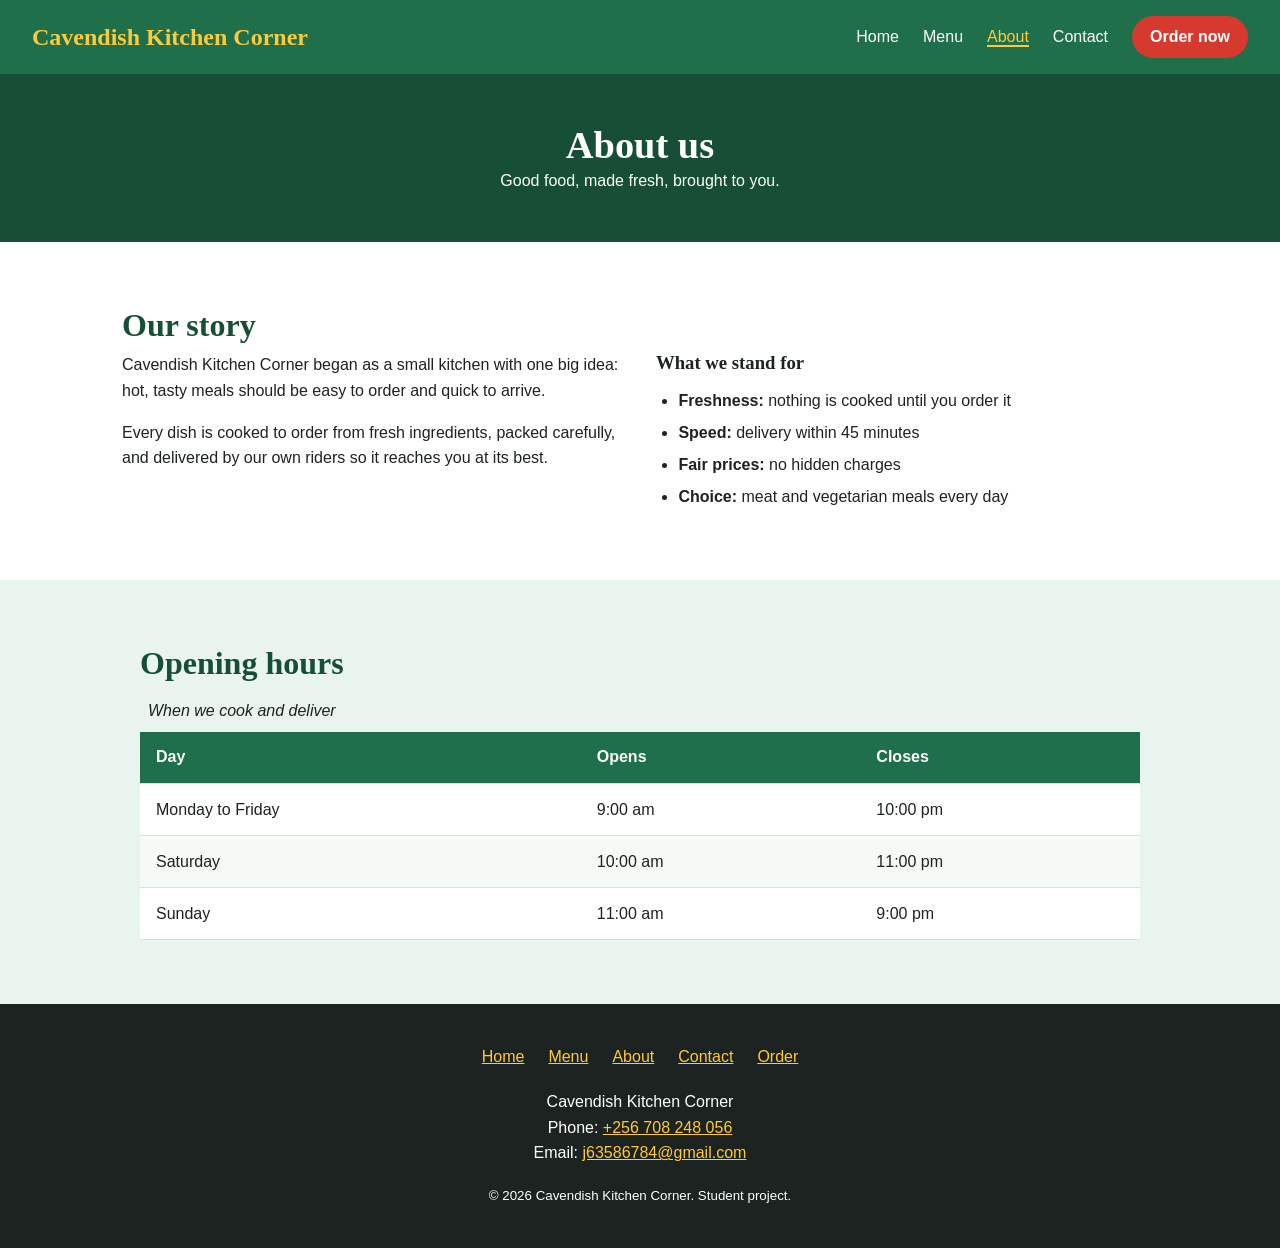
==== about.html @ 1aa85554 "Move site files to repo root so hosting finds index.html" ====
<!DOCTYPE html>
<html lang="en">
<head>
  <meta charset="UTF-8">
  <meta name="viewport" content="width=device-width, initial-scale=1.0">
  <meta name="description" content="The story behind Cavendish Kitchen Corner.">
  <title>About | Cavendish Kitchen Corner</title>
  <link rel="stylesheet" href="style.css">
</head>
<body>

  <!-- HEADER + NAVIGATION (same on every page) -->
  <header class="site-header">
    <a href="index.html" class="logo">Cavendish Kitchen Corner</a>
    <nav aria-label="Main">
      <ul class="nav-links">
        <li><a href="index.html">Home</a></li>
        <li><a href="menu.html">Menu</a></li>
        <li><a href="about.html" aria-current="page" class="active">About</a></li>
        <li><a href="contact.html">Contact</a></li>
        <li><a href="order.html" class="btn btn-small">Order now</a></li>
      </ul>
    </nav>
  </header>

  <main>
    <section class="page-banner">
      <h1>About us</h1>
      <p>Good food, made fresh, brought to you.</p>
    </section>

    <section class="section">
      <h2>Our story</h2>
      <div class="two-col">
        <div>
          <p>Cavendish Kitchen Corner began as a small kitchen with one big idea: hot, tasty meals should be easy to order and quick to arrive.</p>
          <p>Every dish is cooked to order from fresh ingredients, packed carefully, and delivered by our own riders so it reaches you at its best.</p>
        </div>
        <div>
          <h3>What we stand for</h3>
          <ul>
            <li><strong>Freshness:</strong> nothing is cooked until you order it</li>
            <li><strong>Speed:</strong> delivery within 45 minutes</li>
            <li><strong>Fair prices:</strong> no hidden charges</li>
            <li><strong>Choice:</strong> meat and vegetarian meals every day</li>
          </ul>
        </div>
      </div>
    </section>

    <section class="section alt">
      <h2>Opening hours</h2>
      <div class="table-wrap">
        <table>
          <caption>When we cook and deliver</caption>
          <thead>
            <tr><th scope="col">Day</th><th scope="col">Opens</th><th scope="col">Closes</th></tr>
          </thead>
          <tbody>
            <tr><td>Monday to Friday</td><td>9:00 am</td><td>10:00 pm</td></tr>
            <tr><td>Saturday</td><td>10:00 am</td><td>11:00 pm</td></tr>
            <tr><td>Sunday</td><td>11:00 am</td><td>9:00 pm</td></tr>
          </tbody>
        </table>
      </div>
    </section>
  </main>

  <!-- FOOTER (same on every page) -->
  <footer class="site-footer">
    <nav aria-label="Footer">
      <ul class="footer-links">
        <li><a href="index.html">Home</a></li>
        <li><a href="menu.html">Menu</a></li>
        <li><a href="about.html">About</a></li>
        <li><a href="contact.html">Contact</a></li>
        <li><a href="order.html">Order</a></li>
      </ul>
    </nav>
    <address>
      Cavendish Kitchen Corner<br>
      Phone: <a href="tel:+256708248056">+256 708 248 056</a><br>
      Email: <a href="mailto:j63586784@gmail.com">j63586784@gmail.com</a>
    </address>
    <p><small>&copy; 2026 Cavendish Kitchen Corner. Student project.</small></p>
  </footer>

</body>
</html>
---- style.css ----
/* ---------- 1. VARIABLES (custom properties) ---------- */
:root {
  --green: #1f6f4a;
  --green-dark: #164f35;
  --red: #d63a2f;
  --yellow: #ffc93c;
  --ink: #1d2320;
  --mint: #eaf4ee;
  --white: #ffffff;
  --radius: 12px;
}

/* ---------- 2. RESET + BASE (universal selector, box model) ---------- */
* {
  box-sizing: border-box;
  margin: 0;
  padding: 0;
}

html {
  scroll-behavior: smooth;
}

body {
  font-family: "Trebuchet MS", Verdana, sans-serif;
  color: var(--ink);
  background-color: var(--white);
  line-height: 1.6;
}

h1, h2, h3 {
  font-family: Georgia, "Times New Roman", serif;
  line-height: 1.2;
}

a {
  color: var(--green);
}

a:hover {
  color: var(--red);
}

ul, ol {
  padding-left: 1.4rem;
}

li {
  margin-bottom: 0.4rem;
}

/* ---------- 3. HEADER + NAV (flexbox) ---------- */
.site-header {
  display: flex;
  justify-content: space-between;
  align-items: center;
  flex-wrap: wrap;
  gap: 1rem;
  padding: 1rem 2rem;
  background-color: var(--green);
  position: sticky;
  top: 0;
  z-index: 10;
}

.logo {
  font-family: Georgia, serif;
  font-size: 1.5rem;
  font-weight: bold;
  color: var(--yellow);
  text-decoration: none;
}

.nav-links {
  display: flex;
  align-items: center;
  gap: 1.5rem;
  list-style: none;
  padding: 0;
}

.nav-links li {
  margin: 0;
}

.nav-links a {
  color: var(--white);
  text-decoration: none;
}

.nav-links a:hover {
  color: var(--yellow);
}

/* ---------- 4. BUTTONS (class selectors, hover, transition) ---------- */
.btn {
  display: inline-block;
  padding: 0.8rem 1.6rem;
  background-color: var(--red);
  color: var(--white);
  border: 2px solid var(--red);
  border-radius: 999px;
  font-size: 1rem;
  font-weight: bold;
  text-decoration: none;
  cursor: pointer;
  transition: background-color 0.2s, transform 0.2s;
}

.btn:hover {
  background-color: var(--green-dark);
  border-color: var(--green-dark);
  color: var(--white);
  transform: translateY(-2px);
}

.btn-small {
  padding: 0.4rem 1rem;
}

.btn-outline {
  background-color: transparent;
  color: var(--red);
}

/* ---------- 5. HERO ---------- */
.hero {
  text-align: center;
  padding: 6rem 1.5rem;
  color: var(--white);
  background: linear-gradient(135deg, var(--green) 0%, var(--green-dark) 100%);
}

.hero h1 {
  font-size: 3rem;
  max-width: 18ch;
  margin: 0 auto 1rem;
}

.hero p {
  max-width: 50ch;
  margin: 0 auto 2rem;
  font-size: 1.15rem;
}

/* ---------- 6. SECTIONS ---------- */
.section {
  padding: 4rem 2rem;
  max-width: 1100px;
  margin: 0 auto;
}

.section.alt {
  max-width: none;
  background-color: var(--mint);
}

.section.alt > * {
  max-width: 1000px;
  margin-left: auto;
  margin-right: auto;
}

.section h2 {
  font-size: 2rem;
  margin-bottom: 0.5rem;
  color: var(--green-dark);
}

.lead {
  margin-bottom: 2rem;
  font-size: 1.1rem;
}

/* ---------- 7. MENU CARDS (grid) ---------- */
.card-grid {
  display: grid;
  grid-template-columns: repeat(auto-fit, minmax(230px, 1fr));
  gap: 1.5rem;
}

.card {
  padding: 1.5rem;
  background-color: var(--white);
  border: 2px solid var(--mint);
  border-radius: var(--radius);
  transition: border-color 0.2s;
}

.card:hover {
  border-color: var(--yellow);
}

.food-icon {
  font-size: 4rem;
  text-align: center;
}

figcaption {
  margin: 0.5rem 0;
  font-family: Georgia, serif;
  font-size: 1.3rem;
  font-weight: bold;
  text-align: center;
}

.price {
  margin-top: 0.8rem;
  font-weight: bold;
  color: var(--red);
}

/* ---------- 8. TABLE ---------- */
.table-wrap {
  overflow-x: auto;
}

table {
  width: 100%;
  border-collapse: collapse;
  background-color: var(--white);
}

caption {
  padding: 0.5rem;
  font-style: italic;
  text-align: left;
}

th, td {
  padding: 0.8rem 1rem;
  text-align: left;
  border-bottom: 1px solid #d5e3da;
}

thead th {
  background-color: var(--green);
  color: var(--white);
}

tbody tr:nth-child(even) {
  background-color: #f6faf7;
}

tbody tr:hover {
  background-color: #fff6d9;
}

tfoot td {
  font-size: 0.9rem;
  font-style: italic;
}

/* ---------- 9. HOW IT WORKS (two columns) ---------- */
.two-col {
  display: grid;
  grid-template-columns: 1fr 1fr;
  gap: 2rem;
}

.two-col h3 {
  margin-bottom: 0.8rem;
}

/* ---------- 10. FORM ---------- */
.order-form {
  display: flex;
  flex-direction: column;
  gap: 1.5rem;
}

fieldset {
  padding: 1.2rem 1.5rem 1.5rem;
  background-color: var(--white);
  border: 2px solid var(--green);
  border-radius: var(--radius);
}

legend {
  padding: 0 0.6rem;
  font-weight: bold;
  color: var(--green-dark);
}

label {
  display: block;
  margin-top: 1rem;
  font-weight: bold;
}

label.inline {
  display: inline-block;
  margin-right: 1.2rem;
  font-weight: normal;
}

.group-title {
  margin-top: 1rem;
  font-weight: bold;
}

input[type="text"],
input[type="tel"],
input[type="email"],
input[type="number"],
input[type="time"],
select,
textarea {
  width: 100%;
  margin-top: 0.3rem;
  padding: 0.7rem;
  font-family: inherit;
  font-size: 1rem;
  border: 2px solid #b9cfc1;
  border-radius: 8px;
}

input:focus,
select:focus,
textarea:focus,
.btn:focus-visible,
a:focus-visible {
  outline: 3px solid var(--yellow);
  outline-offset: 2px;
  border-color: var(--green);
}

input[type="checkbox"],
input[type="radio"] {
  accent-color: var(--green);
}

/* ---------- 11. FOOTER ---------- */
.site-footer {
  padding: 2.5rem 2rem;
  text-align: center;
  color: var(--white);
  background-color: var(--ink);
}

.site-footer address {
  margin-bottom: 1rem;
  font-style: normal;
}

.site-footer a {
  color: var(--yellow);
}

/* ---------- 12. RESPONSIVE (media query) ---------- */
@media (max-width: 700px) {
  .site-header {
    justify-content: center;
    padding: 1rem;
  }

  .nav-links {
    flex-wrap: wrap;
    justify-content: center;
    gap: 0.8rem 1.2rem;
  }

  .hero {
    padding: 4rem 1rem;
  }

  .hero h1 {
    font-size: 2.1rem;
  }

  .section {
    padding: 3rem 1rem;
  }

  .two-col {
    grid-template-columns: 1fr;
  }
}

/* ---------- 13. FOOD PHOTOS ---------- */
.card img {
  display: block;
  width: 100%;
  height: 190px;
  object-fit: cover;      /* crop to fill the box without stretching */
  border-radius: 8px;
}

.card img.pos-low {
  object-position: center 65%;  /* show the food, not the empty background */
}

.card img.pos-right {
  object-position: 75% center;
}

.card figcaption {
  margin-top: 0.9rem;
  text-align: left;
}

/* ---------- 14. MULTI-PAGE ADDITIONS ---------- */
.nav-links a.active {
  color: var(--yellow);
  border-bottom: 2px solid var(--yellow);
}

.page-banner {
  padding: 3rem 1.5rem;
  text-align: center;
  color: var(--white);
  background-color: var(--green-dark);
}

.page-banner h1 {
  font-size: 2.4rem;
}

.cta {
  text-align: center;
}

.cta .btn {
  margin: 0.3rem;
}

.footer-links {
  display: flex;
  justify-content: center;
  flex-wrap: wrap;
  gap: 0.5rem 1.5rem;
  margin-bottom: 1.2rem;
  list-style: none;
  padding: 0;
}

.footer-links li {
  margin: 0;
}

.contact-details {
  margin: 1rem 0;
  font-style: normal;
}

.two-col p {
  margin-bottom: 1rem;
}
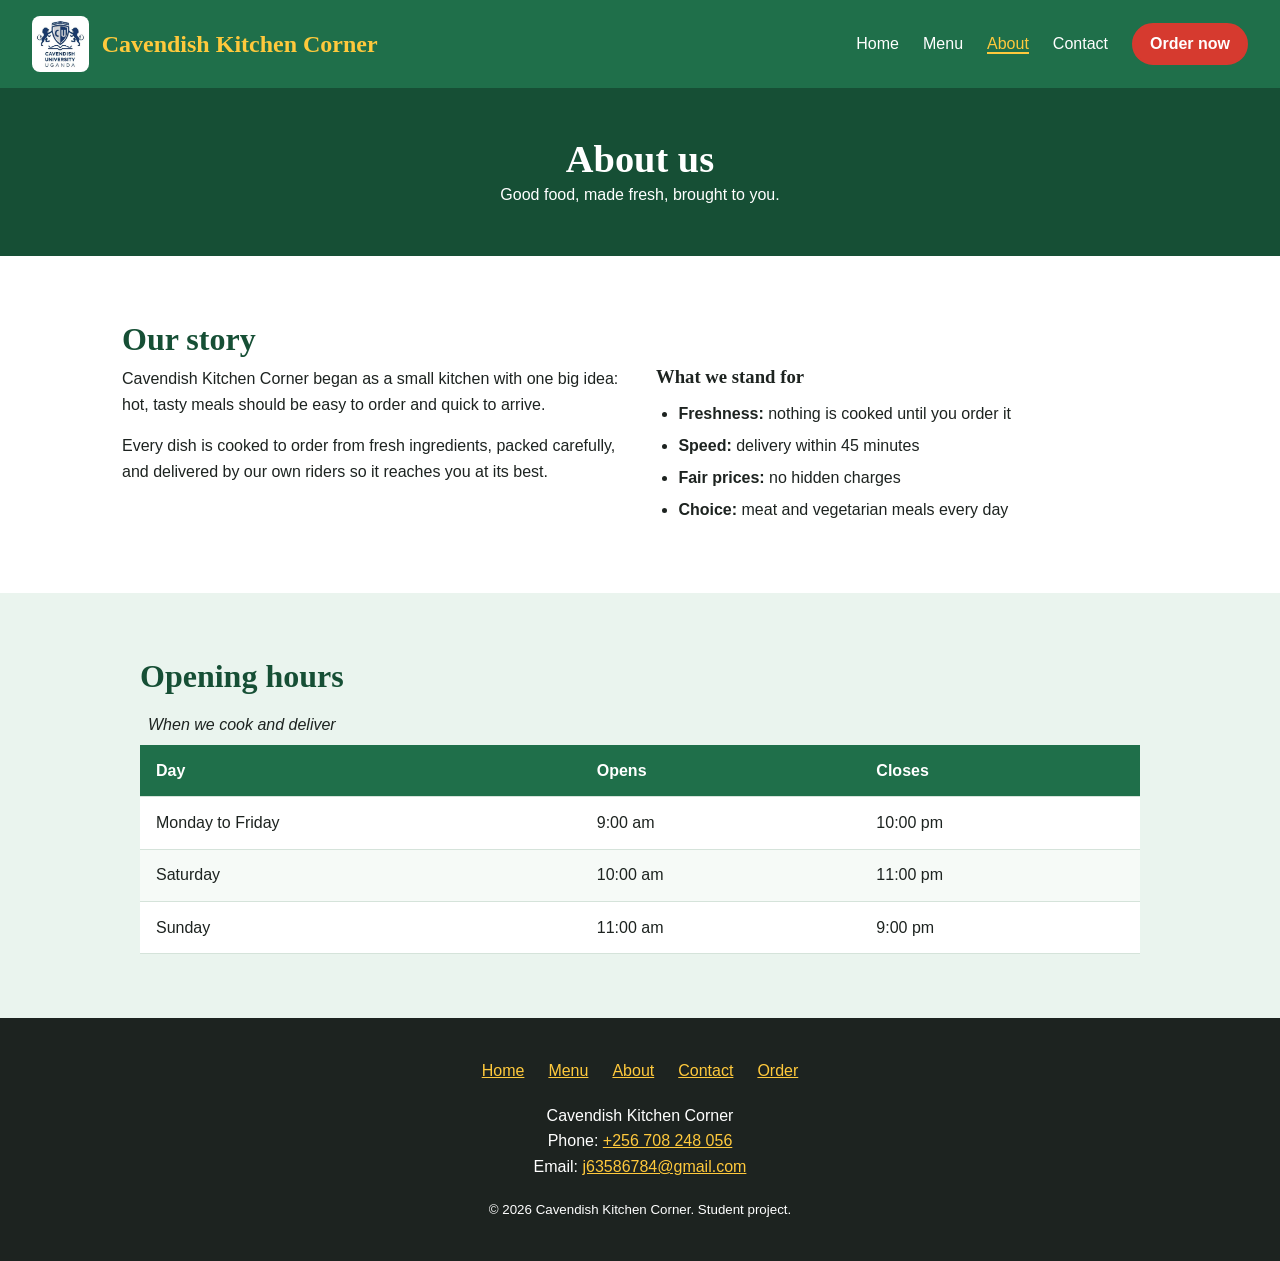
==== commit 32da23c8: "Add Cavendish University logo to the header on every page" ====
--- a/about.html
+++ b/about.html
@@ -5,13 +5,19 @@
   <meta name="viewport" content="width=device-width, initial-scale=1.0">
   <meta name="description" content="The story behind Cavendish Kitchen Corner.">
   <title>About | Cavendish Kitchen Corner</title>
+  <link rel="icon" href="favicon.ico" sizes="32x32">
+  <link rel="icon" href="favicon.png" type="image/png" sizes="192x192">
+  <link rel="apple-touch-icon" href="apple-touch-icon.png">
   <link rel="stylesheet" href="style.css">
 </head>
 <body>
 
   <!-- HEADER + NAVIGATION (same on every page) -->
   <header class="site-header">
-    <a href="index.html" class="logo">Cavendish Kitchen Corner</a>
+    <a href="index.html" class="brand">
+      <img src="logo.png" alt="Cavendish University Uganda logo" class="brand-logo">
+      <span class="logo">Cavendish Kitchen Corner</span>
+    </a>
     <nav aria-label="Main">
       <ul class="nav-links">
         <li><a href="index.html">Home</a></li>
--- a/style.css
+++ b/style.css
@@ -446,3 +446,19 @@
 .two-col p {
   margin-bottom: 1rem;
 }
+
+/* ---------- 15. HEADER LOGO ---------- */
+.brand {
+  display: flex;
+  align-items: center;
+  gap: 0.8rem;
+  text-decoration: none;
+}
+
+.brand-logo {
+  height: 56px;
+  width: auto;
+  padding: 4px;
+  background-color: var(--white);
+  border-radius: 8px;
+}
